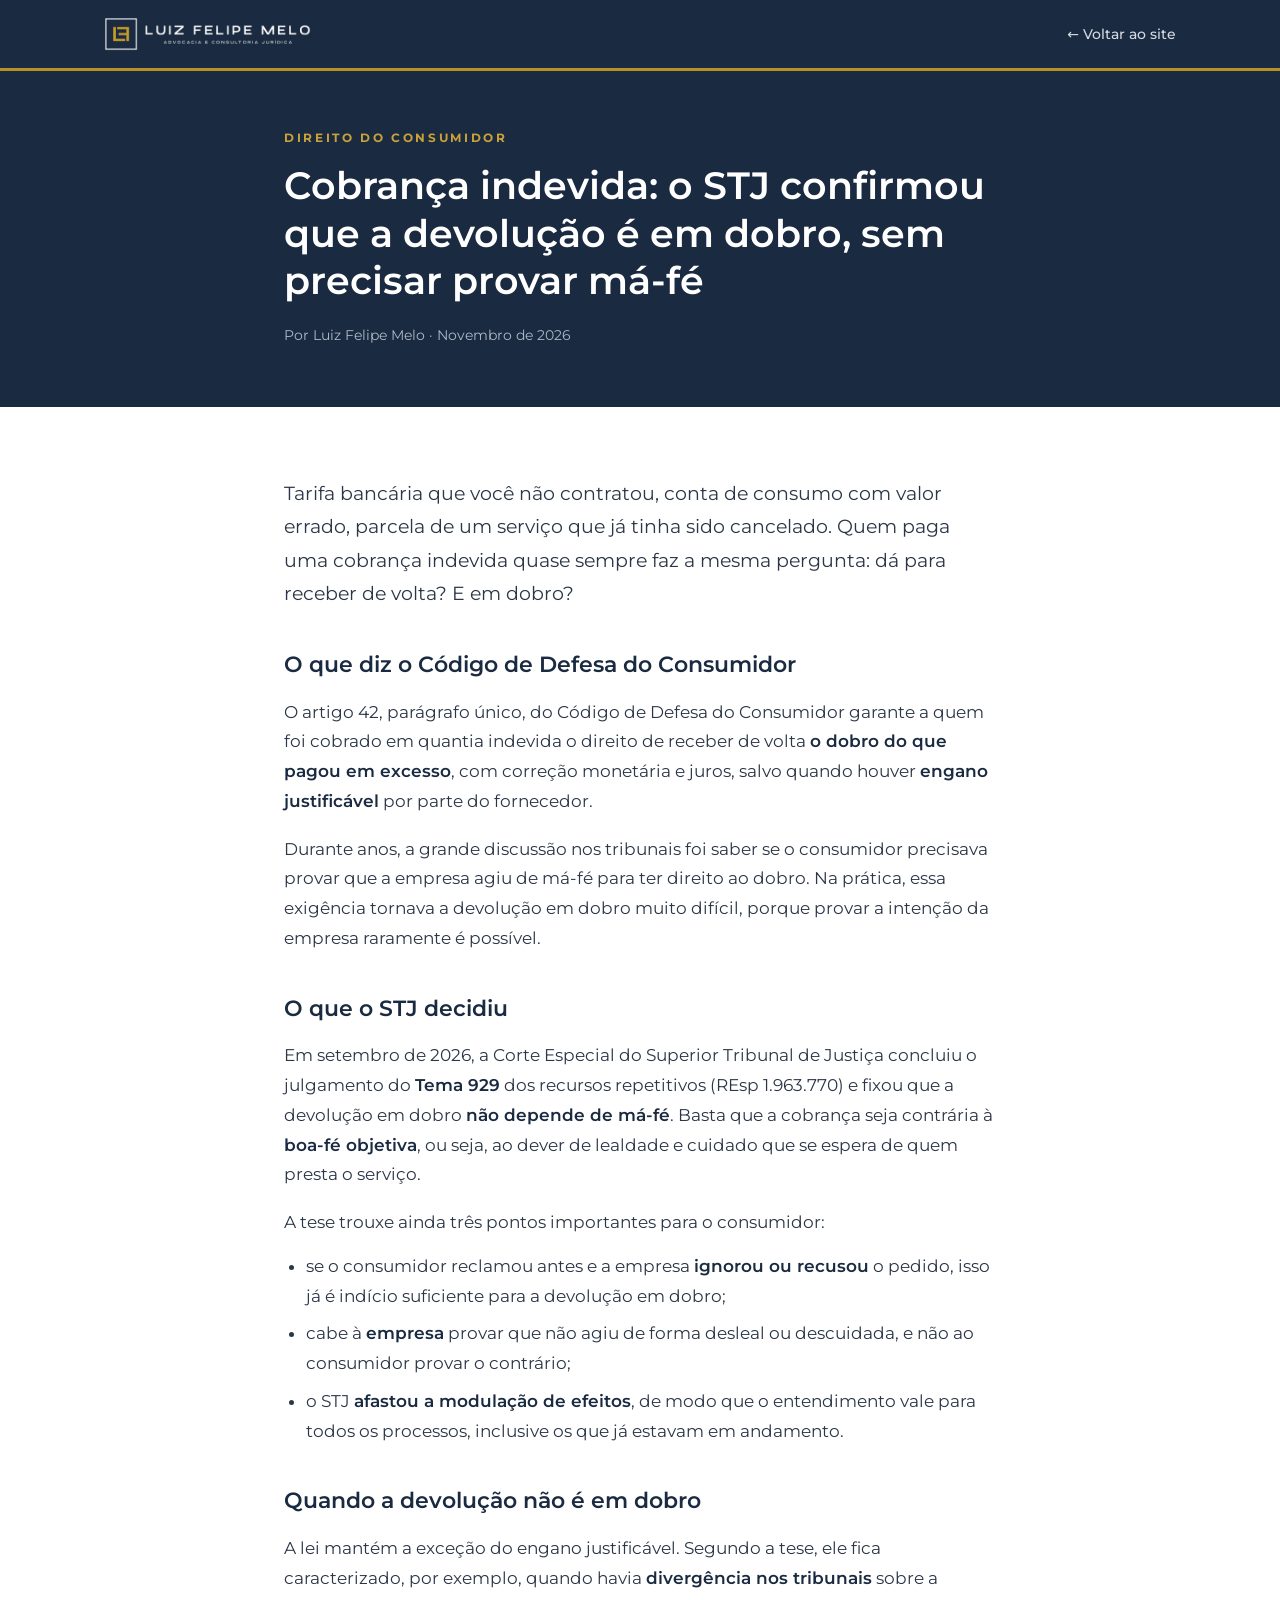
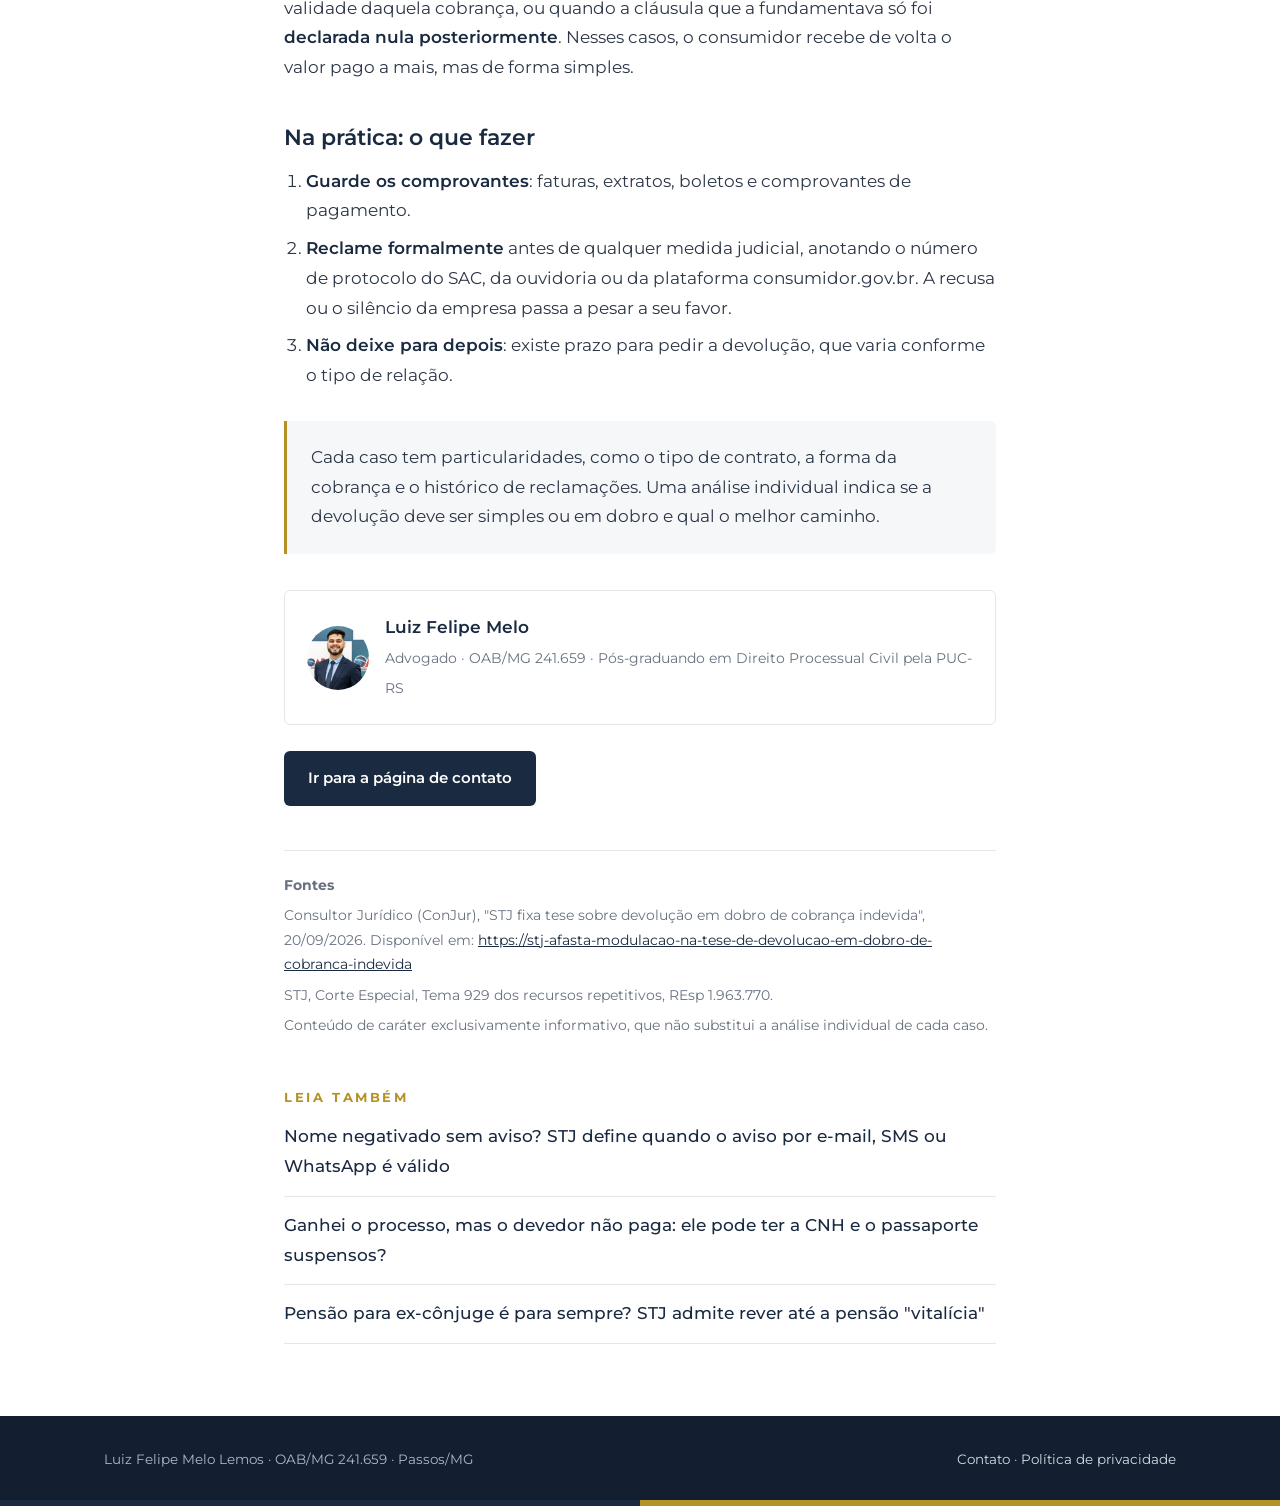
==== artigos/cobranca-indevida-devolucao-em-dobro.html @ 28c591a3 "Adiciona artigos, dúvidas frequentes e política de privacidade - Quatro artigos sobre decisões recen" ====
<!doctype html>
<html lang="pt-BR">
<head>
<meta charset="utf-8">
<meta name="viewport" content="width=device-width, initial-scale=1">
<title>Cobrança indevida: o STJ confirmou que a devolução é em dobro, sem precisar provar má-fé | Luiz Felipe Melo Advocacia</title>
<meta name="description" content="Em setembro de 2026, o STJ decidiu que o consumidor cobrado indevidamente tem direito à devolução em dobro sem precisar provar má-fé da empresa. Entenda quando isso se aplica.">
<meta name="theme-color" content="#1A2A41">
<link rel="icon" type="image/png" href="../assets/favicon.png">
<link rel="apple-touch-icon" href="../assets/apple-touch-icon.png">
<link rel="canonical" href="https://luizfelipemelo-adv.github.io/artigos/cobranca-indevida-devolucao-em-dobro.html">
<meta property="og:type" content="article">
<meta property="og:locale" content="pt_BR">
<meta property="og:title" content="Cobrança indevida: o STJ confirmou que a devolução é em dobro, sem precisar provar má-fé">
<meta property="og:description" content="Em setembro de 2026, o STJ decidiu que o consumidor cobrado indevidamente tem direito à devolução em dobro sem precisar provar má-fé da empresa. Entenda quando isso se aplica.">
<meta property="og:image" content="https://luizfelipemelo-adv.github.io/assets/og.jpg">
<meta property="og:url" content="https://luizfelipemelo-adv.github.io/artigos/cobranca-indevida-devolucao-em-dobro.html">
<link rel="stylesheet" href="../assets/pagina.css">
</head>
<body>
<header class="nav"><div class="wrap">
  <a href="../index.html"><img src="../assets/logo-horizontal.png" alt="Luiz Felipe Melo - Advocacia e Consultoria Jurídica"></a>
  <a class="back" href="../index.html#artigos">&larr; Voltar ao site</a>
</div></header>

<section class="head"><div class="in">
  <div class="eyebrow">Direito do Consumidor</div>
  <h1>Cobrança indevida: o STJ confirmou que a devolução é em dobro, sem precisar provar má-fé</h1>
  <div class="meta">Por Luiz Felipe Melo · Novembro de 2026</div>
</div></section>
<article class="body"><div class="in">

<p class="lead">Tarifa bancária que você não contratou, conta de consumo com valor errado, parcela de um serviço que já tinha sido cancelado. Quem paga uma cobrança indevida quase sempre faz a mesma pergunta: dá para receber de volta? E em dobro?</p>

<h2>O que diz o Código de Defesa do Consumidor</h2>
<p>O artigo 42, parágrafo único, do Código de Defesa do Consumidor garante a quem foi cobrado em quantia indevida o direito de receber de volta <strong>o dobro do que pagou em excesso</strong>, com correção monetária e juros, salvo quando houver <strong>engano justificável</strong> por parte do fornecedor.</p>
<p>Durante anos, a grande discussão nos tribunais foi saber se o consumidor precisava provar que a empresa agiu de má-fé para ter direito ao dobro. Na prática, essa exigência tornava a devolução em dobro muito difícil, porque provar a intenção da empresa raramente é possível.</p>

<h2>O que o STJ decidiu</h2>
<p>Em setembro de 2026, a Corte Especial do Superior Tribunal de Justiça concluiu o julgamento do <strong>Tema 929</strong> dos recursos repetitivos (REsp 1.963.770) e fixou que a devolução em dobro <strong>não depende de má-fé</strong>. Basta que a cobrança seja contrária à <strong>boa-fé objetiva</strong>, ou seja, ao dever de lealdade e cuidado que se espera de quem presta o serviço.</p>
<p>A tese trouxe ainda três pontos importantes para o consumidor:</p>
<ul>
  <li>se o consumidor reclamou antes e a empresa <strong>ignorou ou recusou</strong> o pedido, isso já é indício suficiente para a devolução em dobro;</li>
  <li>cabe à <strong>empresa</strong> provar que não agiu de forma desleal ou descuidada, e não ao consumidor provar o contrário;</li>
  <li>o STJ <strong>afastou a modulação de efeitos</strong>, de modo que o entendimento vale para todos os processos, inclusive os que já estavam em andamento.</li>
</ul>

<h2>Quando a devolução não é em dobro</h2>
<p>A lei mantém a exceção do engano justificável. Segundo a tese, ele fica caracterizado, por exemplo, quando havia <strong>divergência nos tribunais</strong> sobre a validade daquela cobrança, ou quando a cláusula que a fundamentava só foi <strong>declarada nula posteriormente</strong>. Nesses casos, o consumidor recebe de volta o valor pago a mais, mas de forma simples.</p>

<h2>Na prática: o que fazer</h2>
<ol>
  <li><strong>Guarde os comprovantes</strong>: faturas, extratos, boletos e comprovantes de pagamento.</li>
  <li><strong>Reclame formalmente</strong> antes de qualquer medida judicial, anotando o número de protocolo do SAC, da ouvidoria ou da plataforma consumidor.gov.br. A recusa ou o silêncio da empresa passa a pesar a seu favor.</li>
  <li><strong>Não deixe para depois</strong>: existe prazo para pedir a devolução, que varia conforme o tipo de relação.</li>
</ol>
<div class="box"><p>Cada caso tem particularidades, como o tipo de contrato, a forma da cobrança e o histórico de reclamações. Uma análise individual indica se a devolução deve ser simples ou em dobro e qual o melhor caminho.</p></div>

  <div class="author">
    <img src="../assets/foto-luiz-felipe.jpg" alt="Luiz Felipe Melo">
    <div><b>Luiz Felipe Melo</b><span>Advogado · OAB/MG 241.659 · Pós-graduando em Direito Processual Civil pela PUC-RS</span></div>
  </div>
  <a class="cta" href="../index.html#contato">Ir para a página de contato</a>
  <div class="fontes"><b>Fontes</b><p>Consultor Jurídico (ConJur), "STJ fixa tese sobre devolução em dobro de cobrança indevida", 20/09/2026. Disponível em: <a href="https://conjur.com.br/2026-set-20/stj-afasta-modulacao-na-tese-de-devolucao-em-dobro-de-cobranca-indevida/" target="_blank" rel="noopener">https://stj-afasta-modulacao-na-tese-de-devolucao-em-dobro-de-cobranca-indevida</a></p><p>STJ, Corte Especial, Tema 929 dos recursos repetitivos, REsp 1.963.770.</p>
    <p>Conteúdo de caráter exclusivamente informativo, que não substitui a análise individual de cada caso.</p></div>
  <div class="more"><h3>Leia também</h3><a href="nome-negativado-aviso-email-sms-whatsapp.html">Nome negativado sem aviso? STJ define quando o aviso por e-mail, SMS ou WhatsApp é válido</a><a href="devedor-cnh-passaporte-suspensos.html">Ganhei o processo, mas o devedor não paga: ele pode ter a CNH e o passaporte suspensos?</a><a href="pensao-ex-conjuge-vitalicia-pode-acabar.html">Pensão para ex-cônjuge é para sempre? STJ admite rever até a pensão "vitalícia"</a></div>
</div></article>
<footer>
  <div class="in"><span>Luiz Felipe Melo Lemos · OAB/MG 241.659 · Passos/MG</span>
  <span><a href="../index.html#contato">Contato</a> · <a href="../politica-de-privacidade.html">Política de privacidade</a></span></div>
  <div class="bar"><i></i><i></i></div>
</footer>
</body>
</html>
---- assets/pagina.css ----
@font-face { font-family: "Montserrat"; font-weight: 400; font-display: swap; src: url("fonts/montserrat-latin-400-normal.woff2") format("woff2"); }
@font-face { font-family: "Montserrat"; font-weight: 500; font-display: swap; src: url("fonts/montserrat-latin-500-normal.woff2") format("woff2"); }
@font-face { font-family: "Montserrat"; font-weight: 600; font-display: swap; src: url("fonts/montserrat-latin-600-normal.woff2") format("woff2"); }
@font-face { font-family: "Montserrat"; font-weight: 700; font-display: swap; src: url("fonts/montserrat-latin-700-normal.woff2") format("woff2"); }

:root { --navy: #1A2A41; --navy-deep: #131F31; --gold: #B59227; --gold-light: #C9A23A; --text: #2B3646; --grey: #677180; --hair: #E3E6EB; --paper: #F6F7F9; --r: 6px; }
* { box-sizing: border-box; margin: 0; padding: 0; }
body { font-family: "Montserrat", system-ui, sans-serif; color: var(--text); background: #fff; line-height: 1.75; font-size: 17px; -webkit-font-smoothing: antialiased; }
a { color: var(--navy); }
img { max-width: 100%; display: block; }

.nav { background: var(--navy); border-bottom: 3px solid var(--gold); }
.nav .wrap { max-width: 1120px; margin: 0 auto; padding: 0 24px; height: 68px; display: flex; align-items: center; justify-content: space-between; }
.nav img { height: 34px; width: auto; }
.nav a.back { color: #D5DBE4; text-decoration: none; font-size: 14px; font-weight: 500; }
.nav a.back:hover { color: #fff; }

.head { background: var(--navy); color: #fff; padding: 56px 0 60px; }
.head .in, .body .in { max-width: 760px; margin: 0 auto; padding: 0 24px; }
.eyebrow { font-size: 12px; font-weight: 700; letter-spacing: .22em; text-transform: uppercase; color: var(--gold-light); }
.head h1 { font-size: clamp(26px, 4vw, 38px); line-height: 1.25; font-weight: 600; margin-top: 14px; }
.head .meta { font-size: 14px; color: #AEB8C7; margin-top: 18px; }

.body { padding: 52px 0 72px; }
.body p { margin-top: 18px; }
.body h2 { font-size: 22px; font-weight: 600; color: var(--navy); margin-top: 40px; line-height: 1.35; }
.body ul, .body ol { margin: 14px 0 0 22px; }
.body li { margin-top: 8px; }
.body strong { color: var(--navy); font-weight: 600; }
.lead { font-size: 19px; color: var(--text); }
.box { margin-top: 30px; padding: 22px 24px; background: var(--paper); border-left: 3px solid var(--gold); border-radius: 0 var(--r) var(--r) 0; }
.box p:first-child { margin-top: 0; }
.fontes { margin-top: 44px; padding-top: 22px; border-top: 1px solid var(--hair); font-size: 14px; color: var(--grey); }
.fontes p { margin-top: 6px; }
.author { margin-top: 36px; display: flex; gap: 16px; align-items: center; padding: 22px; border: 1px solid var(--hair); border-radius: var(--r); }
.author img { width: 64px; height: 64px; border-radius: 50%; object-fit: cover; object-position: top; }
.author b { display: block; color: var(--navy); font-weight: 600; }
.author span { font-size: 14px; color: var(--grey); }
.cta { display: inline-block; margin-top: 26px; padding: 14px 24px; border-radius: var(--r); background: var(--navy); color: #fff; text-decoration: none; font-weight: 600; font-size: 15px; }
.cta:hover { background: var(--navy-deep); }
.more { margin-top: 48px; }
.more h3 { font-size: 13px; font-weight: 700; letter-spacing: .2em; text-transform: uppercase; color: var(--gold); }
.more a { display: block; padding: 14px 0; border-bottom: 1px solid var(--hair); text-decoration: none; font-weight: 500; color: var(--navy); }
.more a:hover { color: var(--gold); }

footer { background: var(--navy-deep); color: #AEB8C7; font-size: 13.5px; padding: 32px 0 0; }
footer .in { max-width: 1120px; margin: 0 auto; padding: 0 24px 28px; display: flex; justify-content: space-between; gap: 16px; flex-wrap: wrap; }
footer a { color: #D5DBE4; text-decoration: none; }
.bar { display: flex; height: 6px; } .bar i { flex: 1; background: var(--navy); } .bar i + i { background: var(--gold); }

@media (max-width: 700px) { body { font-size: 16px; } .head { padding: 40px 0 44px; } .body { padding: 36px 0 56px; } .lead { font-size: 17px; } }
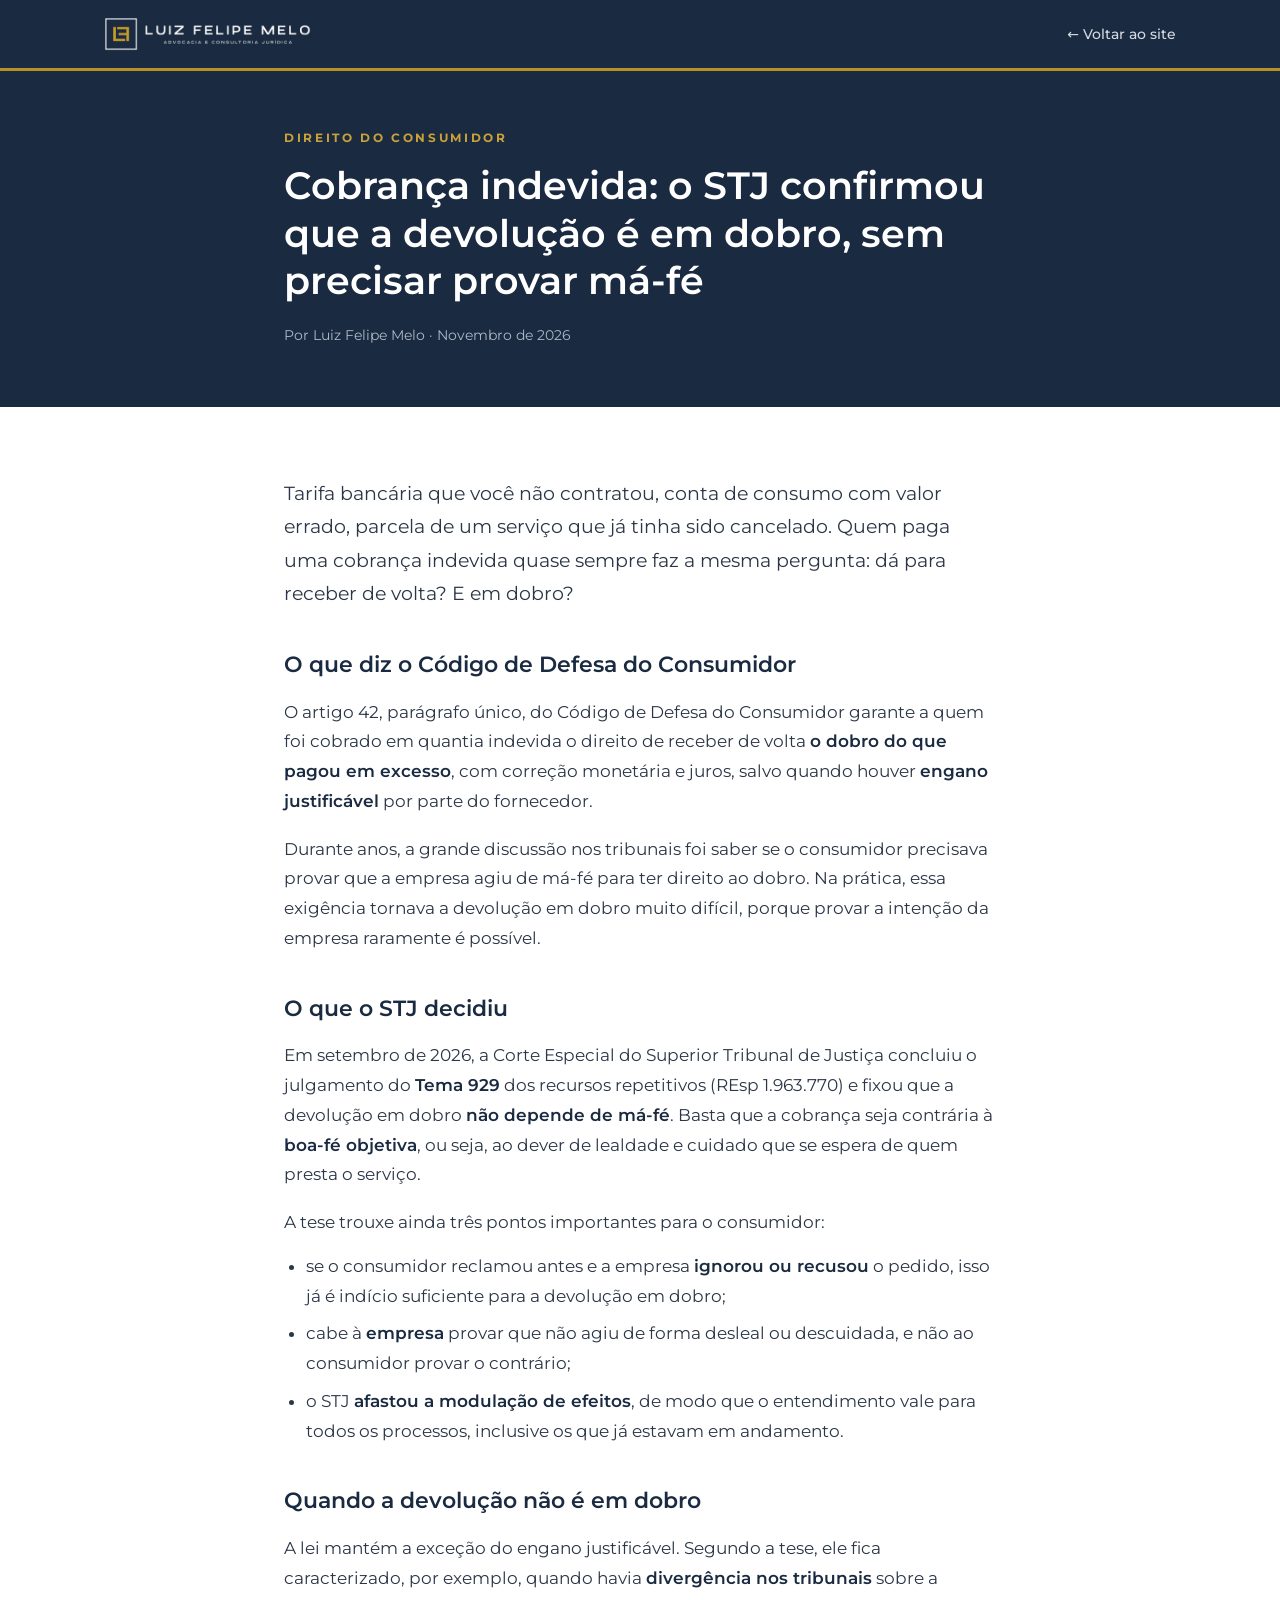
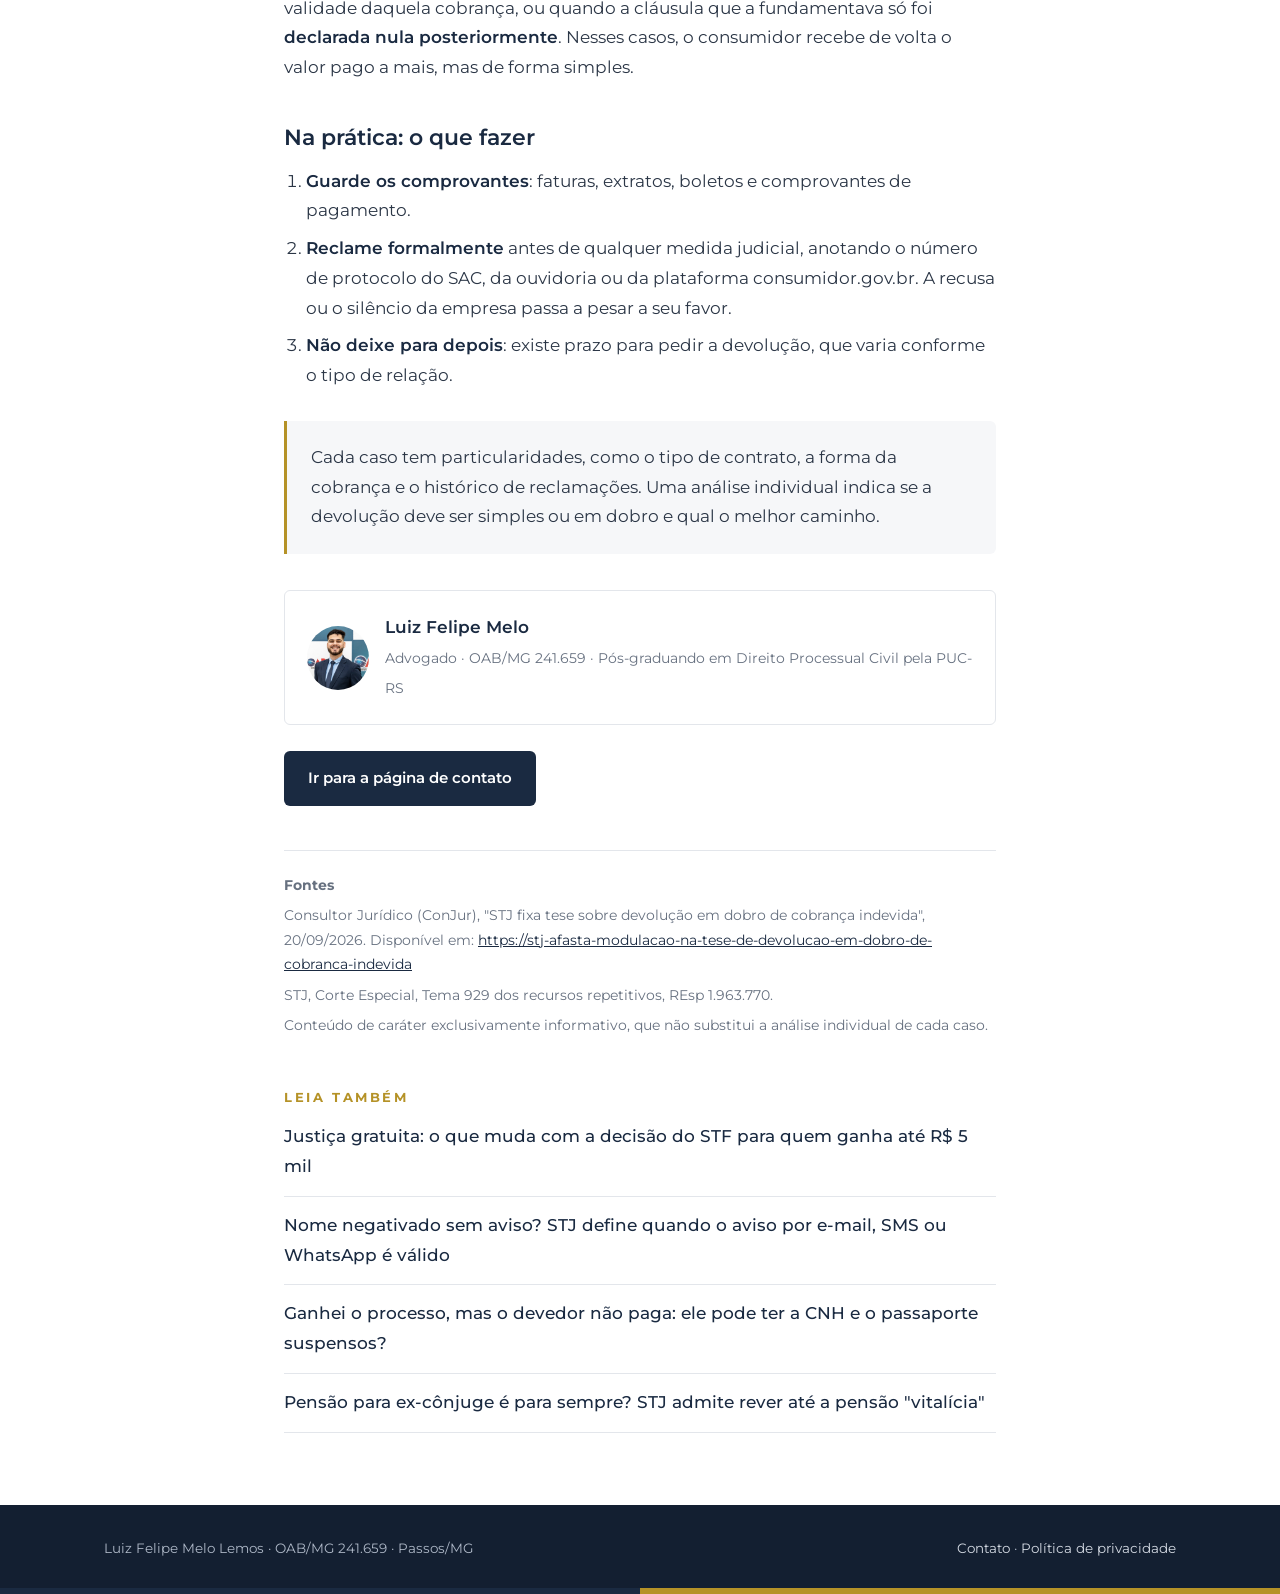
==== commit 5048e4e6: "Adiciona artigo sobre justiça gratuita e a decisão do STF (ADC 80) Co-Authored-By: Claude Opus 5.5 <" ====
--- a/artigos/cobranca-indevida-devolucao-em-dobro.html
+++ b/artigos/cobranca-indevida-devolucao-em-dobro.html
@@ -63,7 +63,7 @@
   <a class="cta" href="../index.html#contato">Ir para a página de contato</a>
   <div class="fontes"><b>Fontes</b><p>Consultor Jurídico (ConJur), "STJ fixa tese sobre devolução em dobro de cobrança indevida", 20/09/2026. Disponível em: <a href="https://conjur.com.br/2026-set-20/stj-afasta-modulacao-na-tese-de-devolucao-em-dobro-de-cobranca-indevida/" target="_blank" rel="noopener">https://stj-afasta-modulacao-na-tese-de-devolucao-em-dobro-de-cobranca-indevida</a></p><p>STJ, Corte Especial, Tema 929 dos recursos repetitivos, REsp 1.963.770.</p>
     <p>Conteúdo de caráter exclusivamente informativo, que não substitui a análise individual de cada caso.</p></div>
-  <div class="more"><h3>Leia também</h3><a href="nome-negativado-aviso-email-sms-whatsapp.html">Nome negativado sem aviso? STJ define quando o aviso por e-mail, SMS ou WhatsApp é válido</a><a href="devedor-cnh-passaporte-suspensos.html">Ganhei o processo, mas o devedor não paga: ele pode ter a CNH e o passaporte suspensos?</a><a href="pensao-ex-conjuge-vitalicia-pode-acabar.html">Pensão para ex-cônjuge é para sempre? STJ admite rever até a pensão "vitalícia"</a></div>
+  <div class="more"><h3>Leia também</h3><a href="justica-gratuita-stf-renda-ate-5-mil.html">Justiça gratuita: o que muda com a decisão do STF para quem ganha até R$ 5 mil</a><a href="nome-negativado-aviso-email-sms-whatsapp.html">Nome negativado sem aviso? STJ define quando o aviso por e-mail, SMS ou WhatsApp é válido</a><a href="devedor-cnh-passaporte-suspensos.html">Ganhei o processo, mas o devedor não paga: ele pode ter a CNH e o passaporte suspensos?</a><a href="pensao-ex-conjuge-vitalicia-pode-acabar.html">Pensão para ex-cônjuge é para sempre? STJ admite rever até a pensão "vitalícia"</a></div>
 </div></article>
 <footer>
   <div class="in"><span>Luiz Felipe Melo Lemos · OAB/MG 241.659 · Passos/MG</span>
